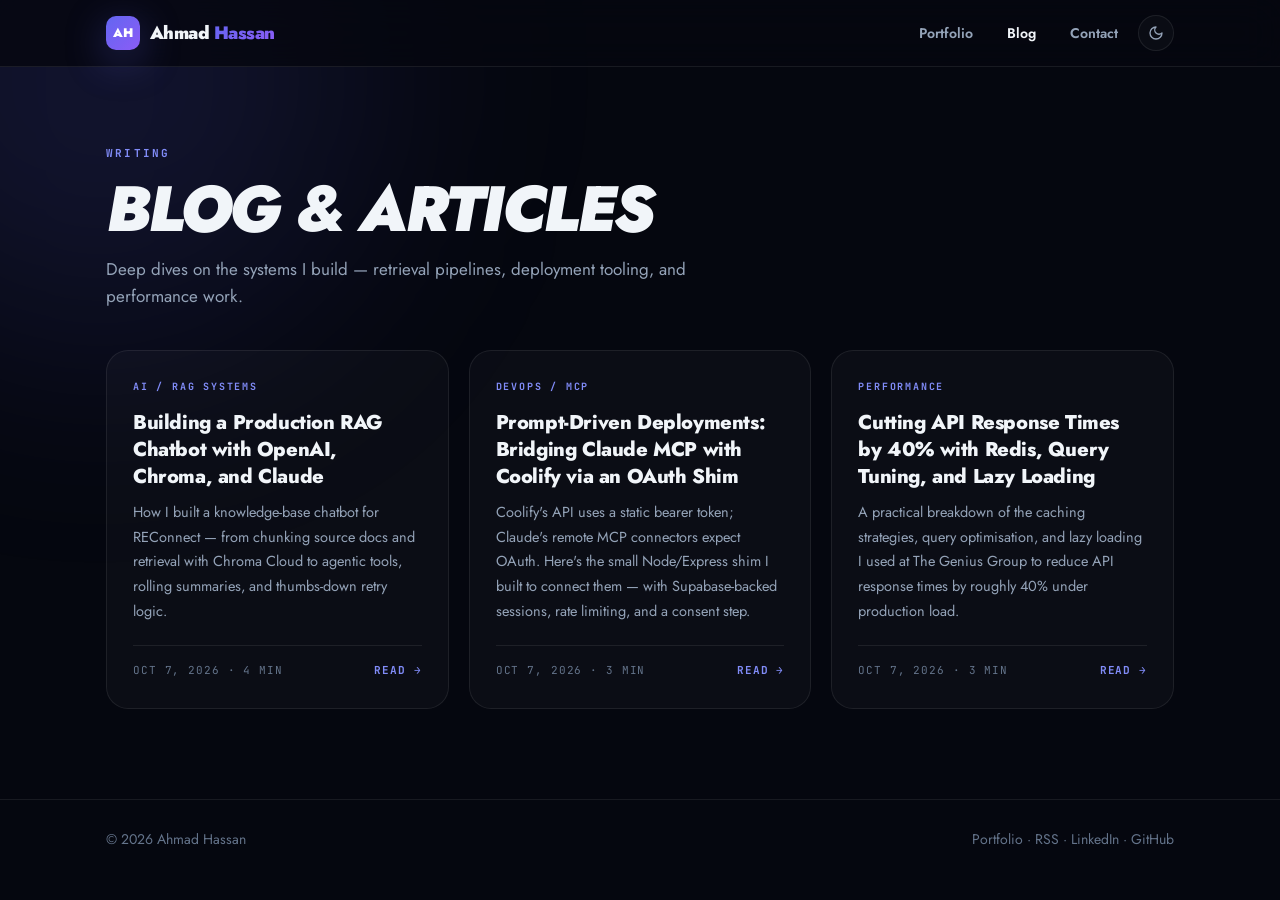
==== blog/index.html @ 09d8907d "Add blog: three articles, blog index, RSS feed, and build script - _posts/*.md are the article sourc" ====
<!DOCTYPE html>
<html lang="en" data-theme="dark">
<head>
<meta charset="UTF-8">
<meta name="viewport" content="width=device-width, initial-scale=1.0">
<script>try{var t=localStorage.getItem('ah-theme');if(t)document.documentElement.dataset.theme=t}catch(e){}</script>
<title>Blog | Ahmad Hassan — Full-Stack Developer</title>
<meta name="description" content="Articles by Ahmad Hassan on AI/RAG systems, deployment tooling, and full-stack performance engineering.">
<link rel="canonical" href="https://www.ahmadhassan.pro/blog/">
<meta name="author" content="Ahmad Hassan">
<meta property="og:type" content="website">
<meta property="og:url" content="https://www.ahmadhassan.pro/blog/">
<meta property="og:title" content="Blog | Ahmad Hassan — Full-Stack Developer">
<meta property="og:description" content="Articles by Ahmad Hassan on AI/RAG systems, deployment tooling, and full-stack performance engineering.">
<meta property="og:image" content="https://www.ahmadhassan.pro/images/og-image.jpg">
<meta name="twitter:card" content="summary_large_image">
<meta name="twitter:title" content="Blog | Ahmad Hassan — Full-Stack Developer">
<meta name="twitter:description" content="Articles by Ahmad Hassan on AI/RAG systems, deployment tooling, and full-stack performance engineering.">
<meta name="twitter:image" content="https://www.ahmadhassan.pro/images/og-image.jpg">
<link rel="alternate" type="application/rss+xml" title="Ahmad Hassan — Blog" href="/blog/rss.xml">
<link rel="icon" href="/favicon.ico" sizes="48x48">
<link rel="icon" href="/favicon.svg" type="image/svg+xml">
<link rel="apple-touch-icon" href="/apple-touch-icon.png">
<meta name="theme-color" content="#05070f">
<link rel="preconnect" href="https://fonts.googleapis.com">
<link rel="preconnect" href="https://fonts.gstatic.com" crossorigin>
<link href="https://fonts.googleapis.com/css2?family=Jost:ital,wght@0,300..900;1,300..900&family=JetBrains+Mono:wght@400;500;700&display=swap" rel="stylesheet">
<link rel="stylesheet" href="/blog/blog.css">
<script type="application/ld+json">
{
  "@context": "https://schema.org",
  "@type": "Blog",
  "name": "Ahmad Hassan — Blog",
  "url": "https://www.ahmadhassan.pro/blog/",
  "author": {
    "@type": "Person",
    "name": "Ahmad Hassan",
    "url": "https://www.ahmadhassan.pro/"
  },
  "blogPost": [
    {
      "@type": "BlogPosting",
      "headline": "Building a Production RAG Chatbot with OpenAI, Chroma, and Claude",
      "url": "https://www.ahmadhassan.pro/blog/production-rag-chatbot/",
      "datePublished": "2026-10-07"
    },
    {
      "@type": "BlogPosting",
      "headline": "Prompt-Driven Deployments: Bridging Claude MCP with Coolify via an OAuth Shim",
      "url": "https://www.ahmadhassan.pro/blog/claude-mcp-coolify-oauth-shim/",
      "datePublished": "2026-10-07"
    },
    {
      "@type": "BlogPosting",
      "headline": "Cutting API Response Times by 40% with Redis, Query Tuning, and Lazy Loading",
      "url": "https://www.ahmadhassan.pro/blog/cutting-api-response-times-40-percent/",
      "datePublished": "2026-10-07"
    }
  ]
}
</script>
</head>
<body>
<div class="orb"></div>
<header class="bnav">
  <div class="wrap bnav-in">
    <a href="/" class="brand"><div class="brand-badge">AH</div><div class="brand-name">Ahmad<em> Hassan</em></div></a>
    <nav class="bnav-links">
      <a href="/" class="hide-sm">Portfolio</a>
      <a href="/blog/" class="on">Blog</a>
      <a href="/#contact">Contact</a>
      <button class="icon-btn" id="themeBtn" aria-label="Toggle theme">
        <svg id="moon" viewBox="0 0 24 24" fill="none" stroke="currentColor" stroke-width="2" stroke-linecap="round" stroke-linejoin="round"><path d="M12 3a6 6 0 0 0 9 9 9 9 0 1 1-9-9Z"/></svg>
        <svg id="sun" viewBox="0 0 24 24" fill="none" stroke="currentColor" stroke-width="2" stroke-linecap="round" stroke-linejoin="round"><circle cx="12" cy="12" r="4"/><path d="M12 2v2M12 20v2M4.93 4.93l1.41 1.41M17.66 17.66l1.41 1.41M2 12h2M20 12h2M6.34 17.66l-1.41 1.41M19.07 4.93l-1.41 1.41"/></svg>
      </button>
    </nav>
  </div>
</header>
<main class="wrap">
  <section class="page-head">
    <span class="eyebrow">Writing</span>
    <h1>Blog &amp; Articles</h1>
    <p>Deep dives on the systems I build — retrieval pipelines, deployment tooling, and performance work.</p>
  </section>
  <div class="grid">
    <a class="card" href="/blog/production-rag-chatbot/">
      <span class="cat">AI / RAG Systems</span>
      <h2>Building a Production RAG Chatbot with OpenAI, Chroma, and Claude</h2>
      <p>How I built a knowledge-base chatbot for REConnect — from chunking source docs and retrieval with Chroma Cloud to agentic tools, rolling summaries, and thumbs-down retry logic.</p>
      <div class="meta"><span>Oct 7, 2026 · 4 min</span><b>Read →</b></div>
    </a>
    <a class="card" href="/blog/claude-mcp-coolify-oauth-shim/">
      <span class="cat">DevOps / MCP</span>
      <h2>Prompt-Driven Deployments: Bridging Claude MCP with Coolify via an OAuth Shim</h2>
      <p>Coolify&#x27;s API uses a static bearer token; Claude&#x27;s remote MCP connectors expect OAuth. Here&#x27;s the small Node/Express shim I built to connect them — with Supabase-backed sessions, rate limiting, and a consent step.</p>
      <div class="meta"><span>Oct 7, 2026 · 3 min</span><b>Read →</b></div>
    </a>
    <a class="card" href="/blog/cutting-api-response-times-40-percent/">
      <span class="cat">Performance</span>
      <h2>Cutting API Response Times by 40% with Redis, Query Tuning, and Lazy Loading</h2>
      <p>A practical breakdown of the caching strategies, query optimisation, and lazy loading I used at The Genius Group to reduce API response times by roughly 40% under production load.</p>
      <div class="meta"><span>Oct 7, 2026 · 3 min</span><b>Read →</b></div>
    </a>
  </div>
</main>
<footer class="bfoot">
  <div class="wrap">
    <span>© <span id="year">2026</span> Ahmad Hassan</span>
    <span><a href="/">Portfolio</a> · <a href="/blog/rss.xml">RSS</a> · <a href="https://www.linkedin.com/in/aimhassan" target="_blank" rel="noopener">LinkedIn</a> · <a href="https://github.com/aim878" target="_blank" rel="noopener">GitHub</a></span>
  </div>
</footer>
<script>
document.getElementById('year').textContent = new Date().getFullYear();
document.getElementById('themeBtn').addEventListener('click', function () {
  var next = document.documentElement.dataset.theme === 'dark' ? 'light' : 'dark';
  document.documentElement.dataset.theme = next;
  try { localStorage.setItem('ah-theme', next); } catch (e) {}
});
</script>
</body>
</html>
---- blog/blog.css ----
/* Blog styles — shares design tokens with the portfolio (index.html) */
:root {
  --bg:#05070f; --bg-alt:#080b16; --surface:rgba(255,255,255,0.028); --surface-solid:#0b0f1c;
  --border:rgba(255,255,255,0.08); --border-hi:rgba(255,255,255,0.15);
  --text:#f1f5f9; --muted:#94a3b8; --faint:#64748b;
  --indigo:#6366f1; --indigo-lt:#818cf8; --violet:#8b5cf6;
  --grad:linear-gradient(135deg,#6366f1 0%,#8b5cf6 100%);
  --code-bg:#0b0f1c; --shadow:0 24px 60px rgba(0,0,0,.5); --glow:0 10px 40px rgba(99,102,241,.35);
  --mono:'JetBrains Mono', ui-monospace, monospace;
  --pad:clamp(16px, 5vw, 56px);
}
[data-theme="light"] {
  --bg:#f5f6fb; --bg-alt:#ffffff; --surface:rgba(255,255,255,0.75); --surface-solid:#ffffff;
  --border:rgba(15,23,42,0.09); --border-hi:rgba(99,102,241,0.35);
  --text:#0b1120; --muted:#5b6579; --faint:#94a3b8;
  --code-bg:#f0f1f8; --shadow:0 20px 50px rgba(15,23,42,.10); --glow:0 10px 40px rgba(99,102,241,.28);
}

* { margin:0; padding:0; box-sizing:border-box; }
html { -webkit-text-size-adjust:100%; }
body { font-family:'Jost','Segoe UI',sans-serif; background:var(--bg); color:var(--text);
  line-height:1.6; -webkit-font-smoothing:antialiased; overflow-x:hidden; }
a { color:inherit; text-decoration:none; }
img { display:block; max-width:100%; }
::selection { background:rgba(99,102,241,.35); color:#fff; }

.wrap { width:min(1180px,100%); margin-inline:auto; padding-inline:var(--pad); }
.narrow { width:min(760px,100%); margin-inline:auto; padding-inline:var(--pad); }

.orb { position:fixed; border-radius:50%; filter:blur(120px); pointer-events:none; z-index:-1;
  width:520px; height:520px; background:rgba(99,102,241,.14); top:-180px; left:-160px; }
[data-theme="light"] .orb { opacity:.55; }

/* Nav */
.bnav { position:sticky; top:0; z-index:50; padding:14px 0; border-bottom:1px solid var(--border);
  background:color-mix(in srgb, var(--bg) 80%, transparent); backdrop-filter:blur(18px); -webkit-backdrop-filter:blur(18px); }
.bnav-in { display:flex; align-items:center; justify-content:space-between; gap:16px; }
.brand { display:flex; align-items:center; gap:10px; }
.brand-badge { width:34px; height:34px; border-radius:10px; background:var(--grad); display:grid; place-items:center;
  color:#fff; font-weight:900; font-size:12.5px; box-shadow:var(--glow); }
.brand-name { font-size:18px; font-weight:900; letter-spacing:-.03em; line-height:1; }
.brand-name em { font-style:normal; background:var(--grad); -webkit-background-clip:text; background-clip:text; color:transparent; }
.bnav-links { display:flex; align-items:center; gap:6px; }
.bnav-links a { padding:8px 14px; border-radius:999px; font-size:14px; font-weight:600; color:var(--muted); transition:color .2s; }
.bnav-links a:hover, .bnav-links a.on { color:var(--text); }
.icon-btn { width:36px; height:36px; border-radius:999px; display:grid; place-items:center; border:1px solid var(--border);
  background:var(--surface); color:var(--muted); cursor:pointer; }
.icon-btn:hover { color:var(--indigo-lt); border-color:var(--border-hi); }
.icon-btn svg { width:16px; height:16px; }
#sun { display:none; } [data-theme="light"] #sun { display:block; } [data-theme="light"] #moon { display:none; }
@media (max-width:520px) { .bnav-links a.hide-sm { display:none; } .brand-name { display:none; } }

/* Eyebrow + headings */
.eyebrow { display:inline-block; font-family:var(--mono); font-size:11px; font-weight:700; letter-spacing:.2em;
  text-transform:uppercase; color:var(--indigo-lt); }
.page-head { padding:72px 0 40px; }
.page-head h1 { font-size:clamp(36px,6vw,64px); font-weight:900; font-style:italic; text-transform:uppercase;
  letter-spacing:-.04em; line-height:.95; margin-top:14px; }
.page-head p { color:var(--muted); font-size:17px; max-width:620px; margin-top:16px; }

/* Index cards */
.grid { display:grid; grid-template-columns:repeat(auto-fill,minmax(300px,1fr)); gap:20px; padding-bottom:90px; }
.card { display:flex; flex-direction:column; padding:28px 26px; border-radius:22px; background:var(--surface);
  border:1px solid var(--border); transition:transform .35s cubic-bezier(.22,1,.36,1), border-color .35s, box-shadow .35s; }
.card:hover { transform:translateY(-6px); border-color:var(--border-hi); box-shadow:var(--shadow); }
.card .cat { font-family:var(--mono); font-size:10px; font-weight:700; letter-spacing:.18em; text-transform:uppercase; color:var(--indigo-lt); }
.card h2 { font-size:20px; font-weight:800; letter-spacing:-.02em; line-height:1.35; margin:14px 0 10px; }
.card p { color:var(--muted); font-size:14.5px; line-height:1.7; flex:1; }
.card .meta { font-family:var(--mono); font-size:11px; letter-spacing:.08em; text-transform:uppercase; color:var(--faint);
  margin-top:22px; padding-top:16px; border-top:1px solid var(--border); display:flex; justify-content:space-between; gap:10px; }
.card .meta b { color:var(--indigo-lt); font-weight:700; }

/* Article */
.post-head { padding:64px 0 34px; border-bottom:1px solid var(--border); margin-bottom:40px; }
.back { display:inline-flex; align-items:center; gap:6px; font-size:14px; font-weight:600; color:var(--muted); margin-bottom:28px; }
.back:hover { color:var(--indigo-lt); }
.post-head h1 { font-size:clamp(30px,5vw,48px); font-weight:900; letter-spacing:-.035em; line-height:1.12; margin-top:14px; }
.post-head .lede { color:var(--muted); font-size:18px; line-height:1.65; margin-top:18px; }
.byline { display:flex; align-items:center; gap:12px; margin-top:28px; flex-wrap:wrap; }
.byline img { width:42px; height:42px; border-radius:50%; object-fit:cover; object-position:top; border:2px solid var(--border-hi); }
.byline .who { font-weight:700; font-size:15px; line-height:1.3; }
.byline .when { font-family:var(--mono); font-size:11.5px; color:var(--faint); letter-spacing:.04em; }

.prose { font-size:17.5px; line-height:1.8; color:color-mix(in srgb, var(--text) 88%, var(--muted)); padding-bottom:40px; overflow-wrap:break-word; }
.prose > * + * { margin-top:1.15em; }
.prose h2 { font-size:clamp(23px,3.2vw,28px); font-weight:800; letter-spacing:-.025em; line-height:1.25; color:var(--text); margin-top:2.1em; }
.prose h3 { font-size:20px; font-weight:800; letter-spacing:-.015em; color:var(--text); margin-top:1.8em; }
.prose a { color:var(--indigo-lt); text-decoration:underline; text-underline-offset:3px; text-decoration-color:rgba(129,140,248,.45); }
.prose a:hover { text-decoration-color:currentColor; }
.prose strong { color:var(--text); font-weight:700; }
.prose ul, .prose ol { padding-left:1.3em; }
.prose li + li { margin-top:.45em; }
.prose li::marker { color:var(--indigo-lt); }
.prose blockquote { border-left:3px solid var(--indigo); padding:4px 0 4px 20px; color:var(--muted); font-style:italic; }
.prose code { font-family:var(--mono); font-size:.86em; padding:2px 6px; border-radius:6px; background:var(--code-bg); border:1px solid var(--border); }
.prose code, .prose pre { font-variant-ligatures:none; }
.prose pre { background:var(--code-bg); border:1px solid var(--border); border-radius:14px; padding:18px 20px; overflow-x:auto;
  font-size:14px; line-height:1.65; }
.prose pre code { padding:0; border:0; background:none; font-size:inherit; }
.prose hr { border:0; border-top:1px solid var(--border); margin:2.4em 0; }
.prose table { width:100%; border-collapse:collapse; font-size:15px; display:block; overflow-x:auto; }
.prose th, .prose td { text-align:left; padding:10px 12px; border-bottom:1px solid var(--border); }
.prose th { font-family:var(--mono); font-size:11.5px; letter-spacing:.08em; text-transform:uppercase; color:var(--faint); }

.cta { margin:10px 0 70px; padding:30px 28px; border-radius:22px; background:var(--surface); border:1px solid var(--border-hi);
  display:flex; align-items:center; justify-content:space-between; gap:20px; flex-wrap:wrap; }
.cta h3 { font-size:20px; font-weight:800; letter-spacing:-.02em; }
.cta p { color:var(--muted); font-size:15px; margin-top:4px; }
.btn { display:inline-flex; align-items:center; gap:8px; padding:12px 22px; border-radius:999px; background:var(--grad);
  color:#fff; font-size:14px; font-weight:700; box-shadow:0 8px 24px rgba(99,102,241,.3); white-space:nowrap; }
.btn:hover { box-shadow:0 14px 34px rgba(99,102,241,.5); }

.pn { display:grid; grid-template-columns:1fr 1fr; gap:16px; margin-bottom:80px; }
.pn a { padding:18px 20px; border-radius:16px; border:1px solid var(--border); background:var(--surface); }
.pn a:hover { border-color:var(--border-hi); }
.pn small { display:block; font-family:var(--mono); font-size:10.5px; letter-spacing:.14em; text-transform:uppercase; color:var(--faint); }
.pn span { display:block; font-weight:700; font-size:15px; line-height:1.4; margin-top:6px; }
.pn .next { text-align:right; grid-column:2; }
@media (max-width:600px) { .pn { grid-template-columns:1fr; } .pn .next { grid-column:1; } }

.bfoot { border-top:1px solid var(--border); padding:28px 0; color:var(--faint); font-size:14px; }
.bfoot .wrap { display:flex; justify-content:space-between; gap:12px; flex-wrap:wrap; }
.bfoot a:hover { color:var(--indigo-lt); }
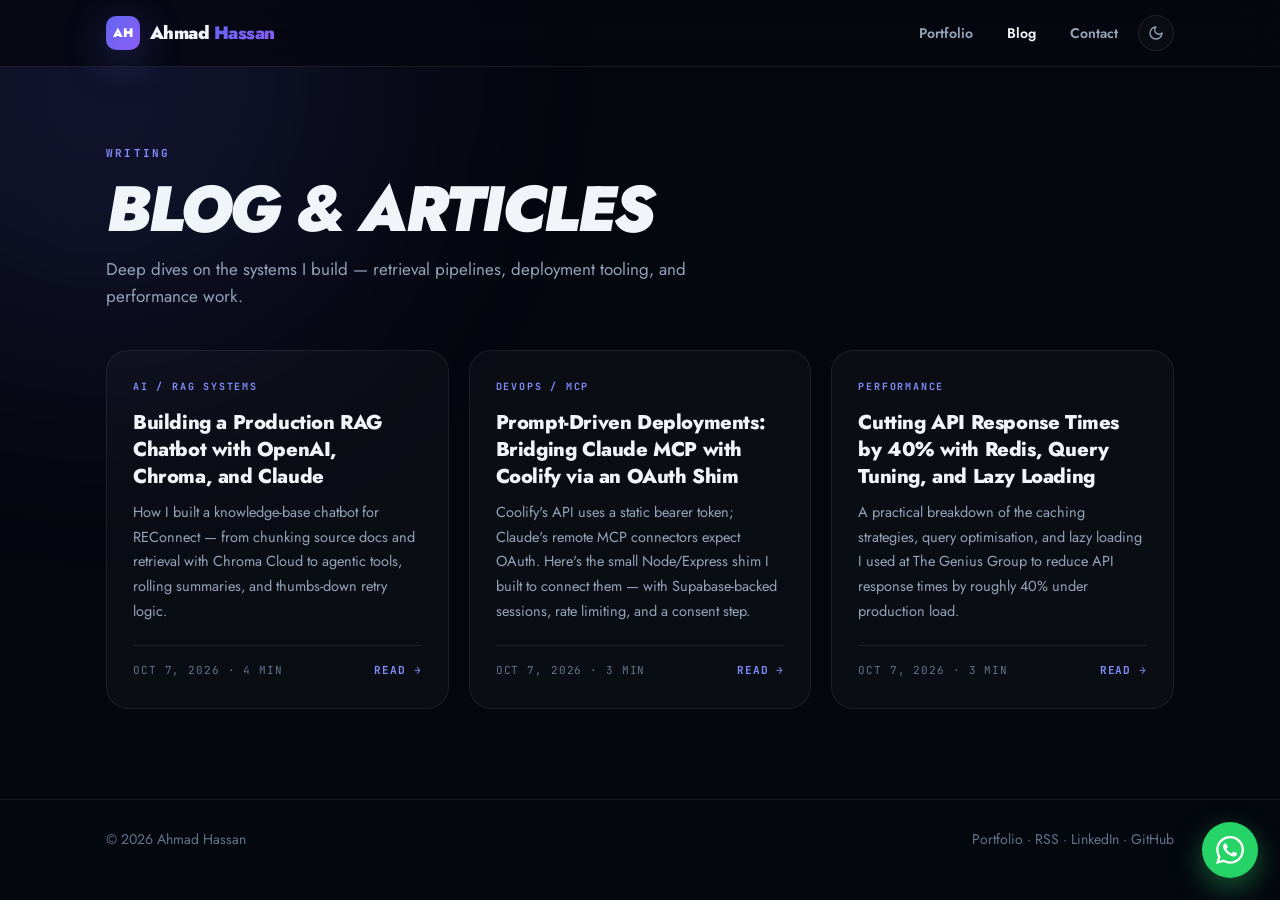
==== commit 0a112486: "Add WhatsApp chat button (floating + contact row) on site and blog Co-Authored-By: Claude Opus 5.5 <" ====
--- a/blog/index.html
+++ b/blog/index.html
@@ -34,6 +34,7 @@
   "url": "https://www.ahmadhassan.pro/blog/",
   "author": {
     "@type": "Person",
+    "@id": "https://www.ahmadhassan.pro/#person",
     "name": "Ahmad Hassan",
     "url": "https://www.ahmadhassan.pro/"
   },
@@ -42,19 +43,19 @@
       "@type": "BlogPosting",
       "headline": "Building a Production RAG Chatbot with OpenAI, Chroma, and Claude",
       "url": "https://www.ahmadhassan.pro/blog/production-rag-chatbot/",
-      "datePublished": "2026-10-07"
+      "datePublished": "2026-10-07T09:00:00+05:00"
     },
     {
       "@type": "BlogPosting",
       "headline": "Prompt-Driven Deployments: Bridging Claude MCP with Coolify via an OAuth Shim",
       "url": "https://www.ahmadhassan.pro/blog/claude-mcp-coolify-oauth-shim/",
-      "datePublished": "2026-10-07"
+      "datePublished": "2026-10-07T09:00:00+05:00"
     },
     {
       "@type": "BlogPosting",
       "headline": "Cutting API Response Times by 40% with Redis, Query Tuning, and Lazy Loading",
       "url": "https://www.ahmadhassan.pro/blog/cutting-api-response-times-40-percent/",
-      "datePublished": "2026-10-07"
+      "datePublished": "2026-10-07T09:00:00+05:00"
     }
   ]
 }
@@ -103,6 +104,10 @@
     </a>
   </div>
 </main>
+<a id="wa" href="https://wa.me/923039625229?text=Hi%20Ahmad%2C%20I%20found%20your%20portfolio%20and%20would%20like%20to%20discuss%20a%20project." target="_blank" rel="noopener" aria-label="Chat with Ahmad on WhatsApp">
+  <svg viewBox="0 0 24 24" fill="currentColor" aria-hidden="true"><path d="M17.47 14.38c-.3-.15-1.76-.87-2.03-.97-.27-.1-.47-.15-.67.15-.2.3-.77.97-.94 1.17-.17.2-.35.22-.64.07-.3-.15-1.26-.46-2.4-1.48-.89-.79-1.49-1.77-1.66-2.07-.17-.3-.02-.46.13-.61.13-.13.3-.35.45-.52.15-.17.2-.3.3-.5.1-.2.05-.37-.02-.52-.08-.15-.67-1.62-.92-2.22-.24-.58-.49-.5-.67-.51h-.57c-.2 0-.52.07-.79.37-.27.3-1.04 1.02-1.04 2.48 0 1.46 1.07 2.88 1.21 3.07.15.2 2.1 3.2 5.08 4.49.71.31 1.26.49 1.69.63.71.23 1.36.2 1.87.12.57-.09 1.76-.72 2.01-1.41.25-.7.25-1.29.17-1.41-.07-.13-.27-.2-.57-.35M12.05 21.79h-.01a9.87 9.87 0 0 1-5.03-1.38l-.36-.21-3.74.98 1-3.65-.24-.37a9.86 9.86 0 0 1-1.51-5.26c0-5.45 4.44-9.88 9.89-9.88 2.64 0 5.12 1.03 6.99 2.9a9.82 9.82 0 0 1 2.89 6.99c0 5.45-4.44 9.88-9.88 9.88m8.41-18.3A11.81 11.81 0 0 0 12.05 0C5.5 0 .16 5.34.16 11.89c0 2.1.55 4.14 1.59 5.95L.06 24l6.3-1.65a11.88 11.88 0 0 0 5.68 1.45h.01c6.55 0 11.89-5.34 11.89-11.89 0-3.18-1.24-6.16-3.48-8.41"/></svg>
+  <span class="wa-tip">Chat on WhatsApp</span>
+</a>
 <footer class="bfoot">
   <div class="wrap">
     <span>© <span id="year">2026</span> Ahmad Hassan</span>
--- a/blog/blog.css
+++ b/blog/blog.css
@@ -121,3 +121,14 @@
 .bfoot { border-top:1px solid var(--border); padding:28px 0; color:var(--faint); font-size:14px; }
 .bfoot .wrap { display:flex; justify-content:space-between; gap:12px; flex-wrap:wrap; }
 .bfoot a:hover { color:var(--indigo-lt); }
+
+/* WhatsApp button */
+#wa { position:fixed; right:22px; bottom:22px; z-index:60; width:56px; height:56px; border-radius:999px; display:grid; place-items:center;
+  background:#25d366; color:#fff; box-shadow:0 10px 28px rgba(37,211,102,.4); transition:transform .3s, box-shadow .3s; }
+#wa:hover { transform:translateY(-3px) scale(1.05); box-shadow:0 14px 34px rgba(37,211,102,.55); }
+#wa svg { width:28px; height:28px; }
+#wa .wa-tip { position:absolute; right:calc(100% + 12px); top:50%; transform:translateY(-50%); white-space:nowrap; padding:8px 13px;
+  border-radius:10px; font-size:13px; font-weight:600; background:var(--surface-solid); color:var(--text); border:1px solid var(--border);
+  opacity:0; pointer-events:none; transition:opacity .25s; }
+#wa:hover .wa-tip { opacity:1; }
+@media (max-width:600px) { #wa { right:14px; bottom:14px; } #wa .wa-tip { display:none; } }
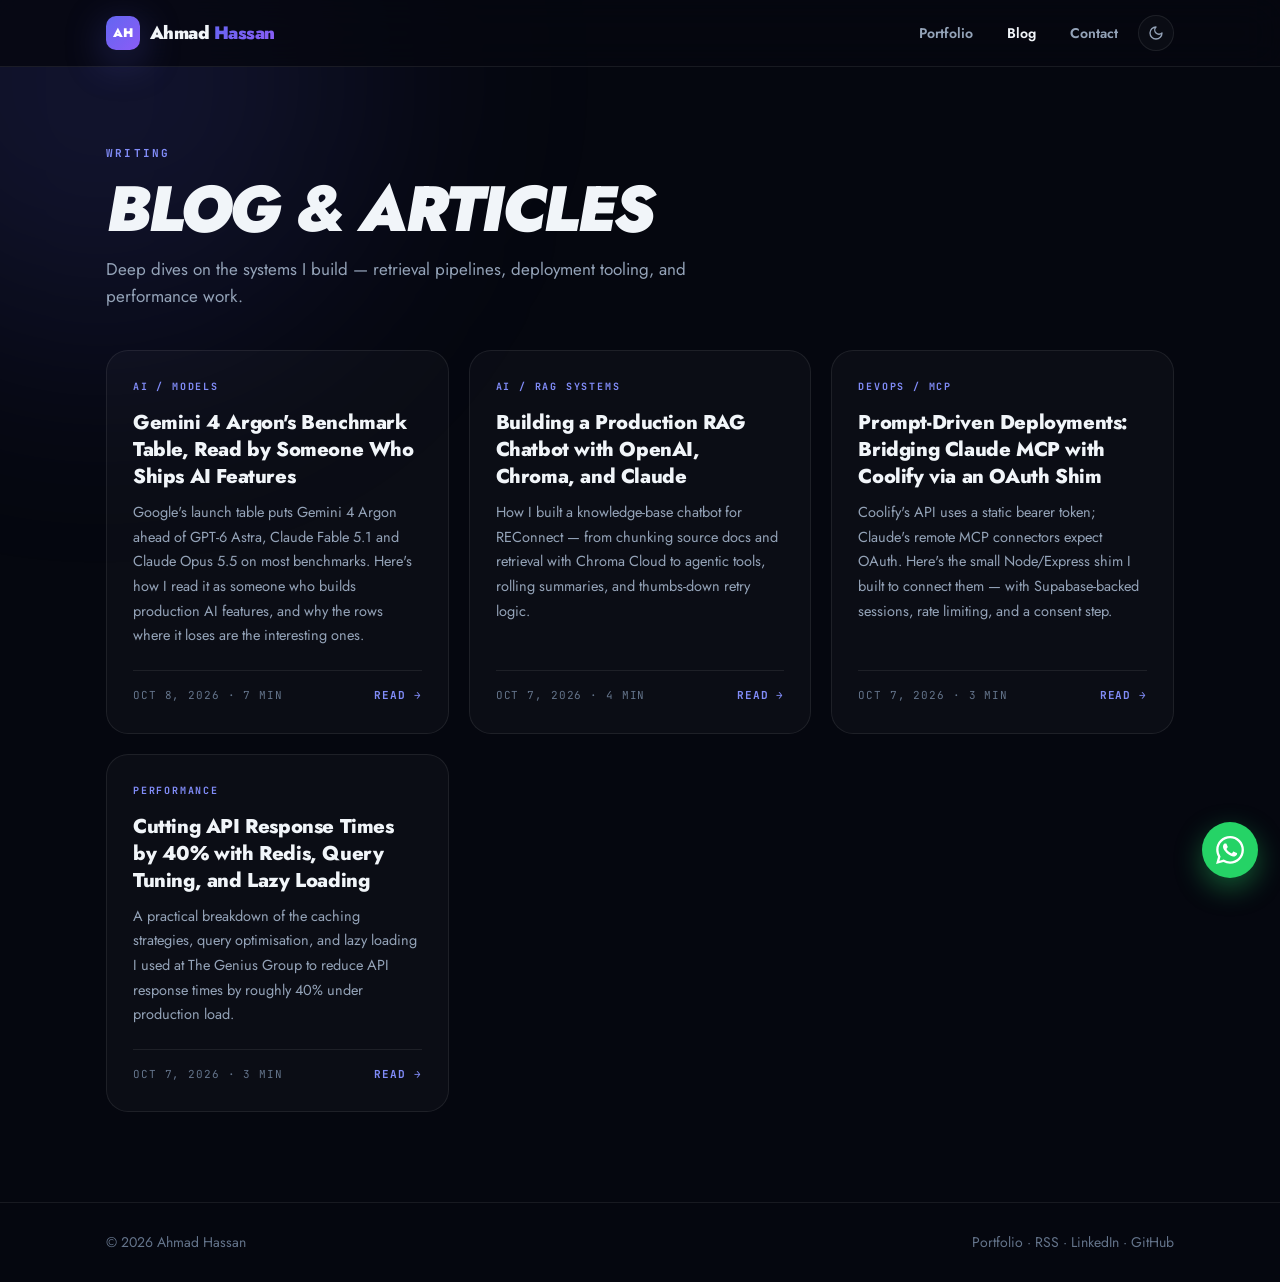
==== commit fb2c4770: "Add article on Gemini 4 Argon benchmarks; homepage blog cards now auto-generated build.py now refres" ====
--- a/blog/index.html
+++ b/blog/index.html
@@ -39,6 +39,12 @@
     "url": "https://www.ahmadhassan.pro/"
   },
   "blogPost": [
+    {
+      "@type": "BlogPosting",
+      "headline": "Gemini 4 Argon's Benchmark Table, Read by Someone Who Ships AI Features",
+      "url": "https://www.ahmadhassan.pro/blog/gemini-4-argon-benchmarks/",
+      "datePublished": "2026-10-08T09:00:00+05:00"
+    },
     {
       "@type": "BlogPosting",
       "headline": "Building a Production RAG Chatbot with OpenAI, Chroma, and Claude",
@@ -84,6 +90,12 @@
     <p>Deep dives on the systems I build — retrieval pipelines, deployment tooling, and performance work.</p>
   </section>
   <div class="grid">
+    <a class="card" href="/blog/gemini-4-argon-benchmarks/">
+      <span class="cat">AI / Models</span>
+      <h2>Gemini 4 Argon&#x27;s Benchmark Table, Read by Someone Who Ships AI Features</h2>
+      <p>Google&#x27;s launch table puts Gemini 4 Argon ahead of GPT-6 Astra, Claude Fable 5.1 and Claude Opus 5.5 on most benchmarks. Here&#x27;s how I read it as someone who builds production AI features, and why the rows where it loses are the interesting ones.</p>
+      <div class="meta"><span>Oct 8, 2026 · 7 min</span><b>Read →</b></div>
+    </a>
     <a class="card" href="/blog/production-rag-chatbot/">
       <span class="cat">AI / RAG Systems</span>
       <h2>Building a Production RAG Chatbot with OpenAI, Chroma, and Claude</h2>
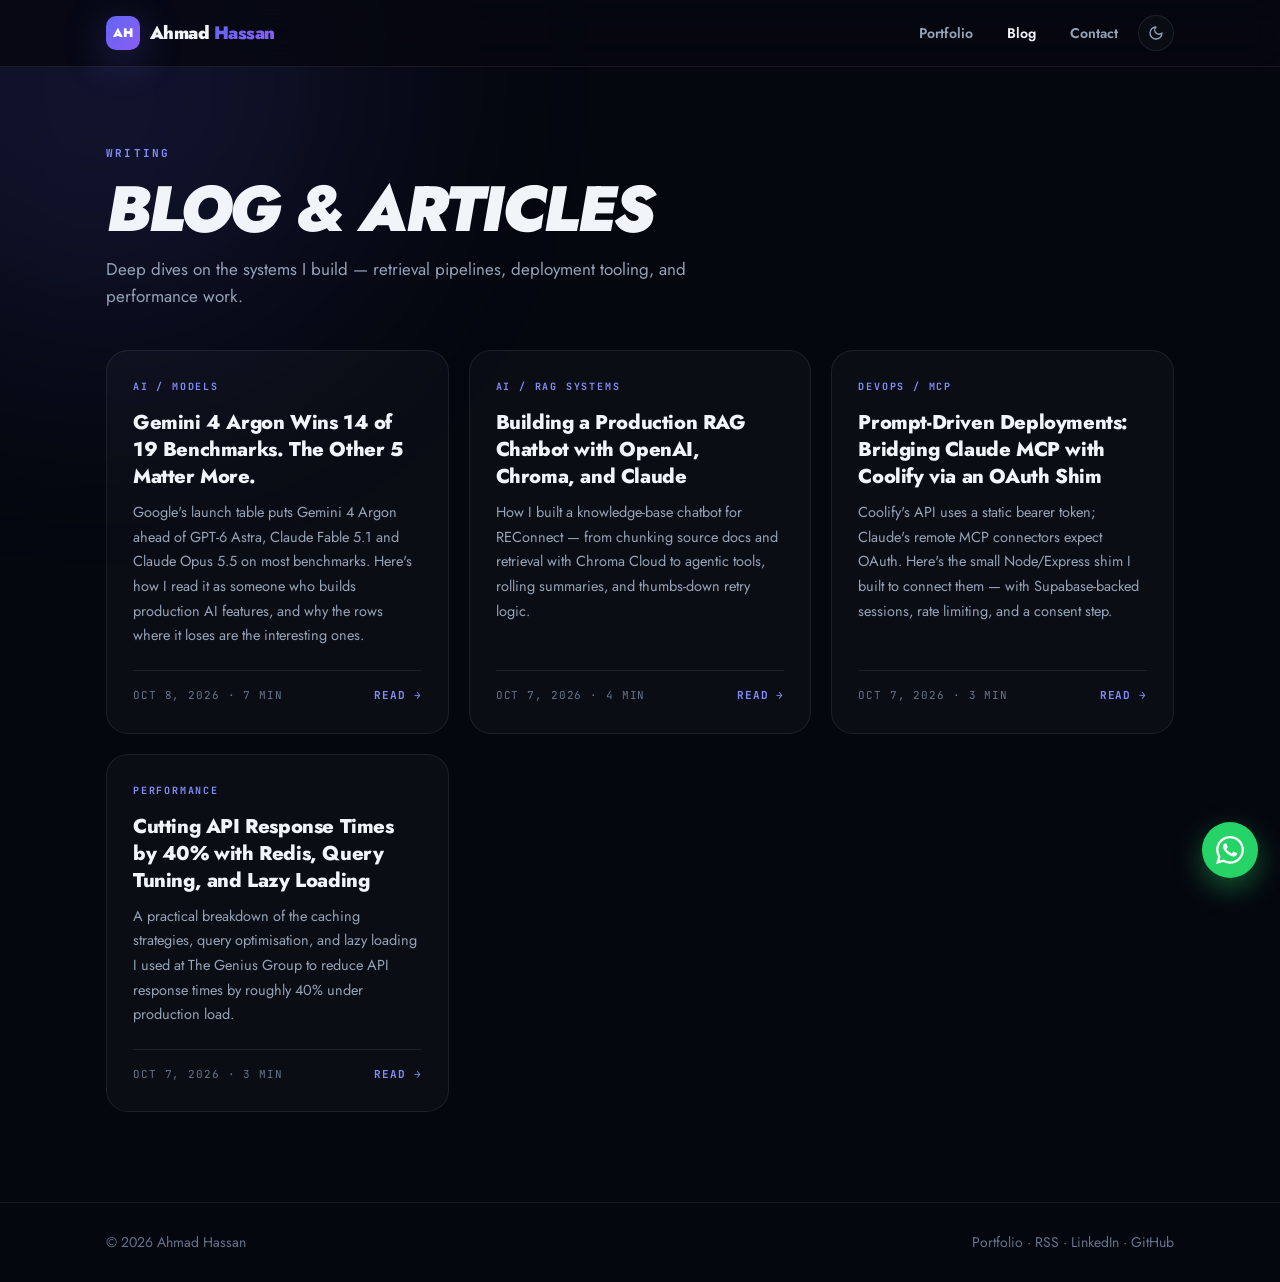
==== commit e50f0f02: "Retitle Gemini 4 Argon article Co-Authored-By: Claude Opus 5.5 <noreply@anthropic.com>" ====
--- a/blog/index.html
+++ b/blog/index.html
@@ -41,7 +41,7 @@
   "blogPost": [
     {
       "@type": "BlogPosting",
-      "headline": "Gemini 4 Argon's Benchmark Table, Read by Someone Who Ships AI Features",
+      "headline": "Gemini 4 Argon Wins 14 of 19 Benchmarks. The Other 5 Matter More.",
       "url": "https://www.ahmadhassan.pro/blog/gemini-4-argon-benchmarks/",
       "datePublished": "2026-10-08T09:00:00+05:00"
     },
@@ -92,7 +92,7 @@
   <div class="grid">
     <a class="card" href="/blog/gemini-4-argon-benchmarks/">
       <span class="cat">AI / Models</span>
-      <h2>Gemini 4 Argon&#x27;s Benchmark Table, Read by Someone Who Ships AI Features</h2>
+      <h2>Gemini 4 Argon Wins 14 of 19 Benchmarks. The Other 5 Matter More.</h2>
       <p>Google&#x27;s launch table puts Gemini 4 Argon ahead of GPT-6 Astra, Claude Fable 5.1 and Claude Opus 5.5 on most benchmarks. Here&#x27;s how I read it as someone who builds production AI features, and why the rows where it loses are the interesting ones.</p>
       <div class="meta"><span>Oct 8, 2026 · 7 min</span><b>Read →</b></div>
     </a>
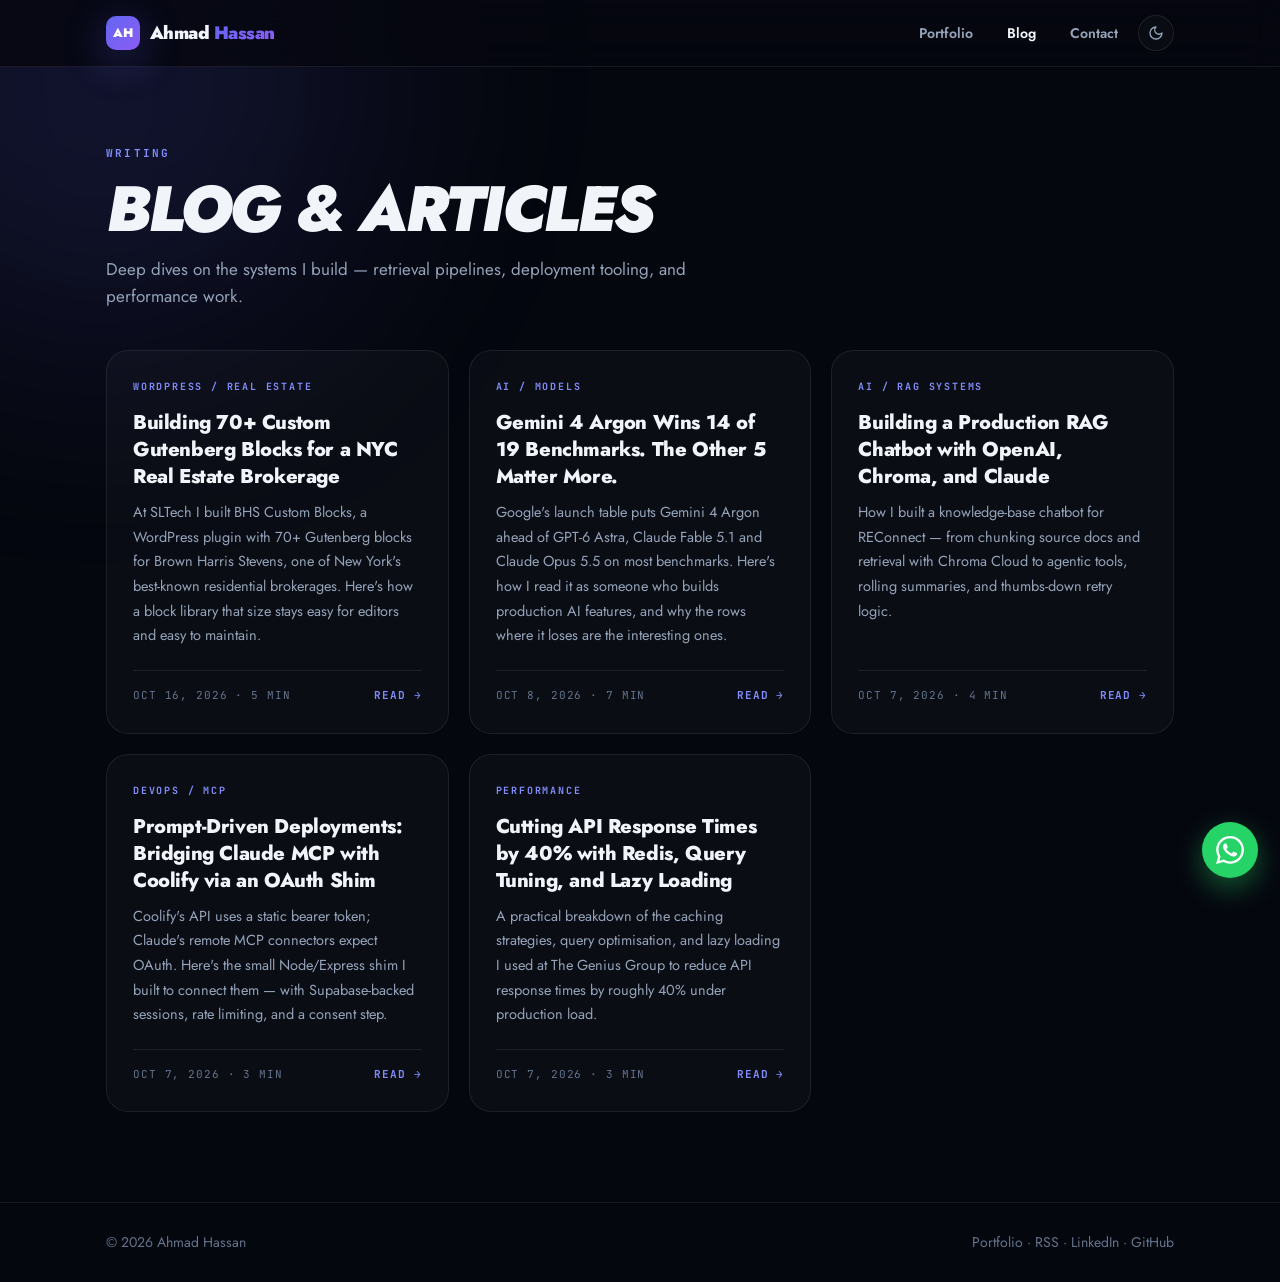
==== commit a202d34a: "Add article: Building 70+ custom Gutenberg blocks for Brown Harris Stevens Also links the BHS projec" ====
--- a/blog/index.html
+++ b/blog/index.html
@@ -39,6 +39,12 @@
     "url": "https://www.ahmadhassan.pro/"
   },
   "blogPost": [
+    {
+      "@type": "BlogPosting",
+      "headline": "Building 70+ Custom Gutenberg Blocks for a NYC Real Estate Brokerage",
+      "url": "https://www.ahmadhassan.pro/blog/bhs-custom-gutenberg-blocks/",
+      "datePublished": "2026-10-16T09:00:00+05:00"
+    },
     {
       "@type": "BlogPosting",
       "headline": "Gemini 4 Argon Wins 14 of 19 Benchmarks. The Other 5 Matter More.",
@@ -90,6 +96,12 @@
     <p>Deep dives on the systems I build — retrieval pipelines, deployment tooling, and performance work.</p>
   </section>
   <div class="grid">
+    <a class="card" href="/blog/bhs-custom-gutenberg-blocks/">
+      <span class="cat">WordPress / Real Estate</span>
+      <h2>Building 70+ Custom Gutenberg Blocks for a NYC Real Estate Brokerage</h2>
+      <p>At SLTech I built BHS Custom Blocks, a WordPress plugin with 70+ Gutenberg blocks for Brown Harris Stevens, one of New York&#x27;s best-known residential brokerages. Here&#x27;s how a block library that size stays easy for editors and easy to maintain.</p>
+      <div class="meta"><span>Oct 16, 2026 · 5 min</span><b>Read →</b></div>
+    </a>
     <a class="card" href="/blog/gemini-4-argon-benchmarks/">
       <span class="cat">AI / Models</span>
       <h2>Gemini 4 Argon Wins 14 of 19 Benchmarks. The Other 5 Matter More.</h2>
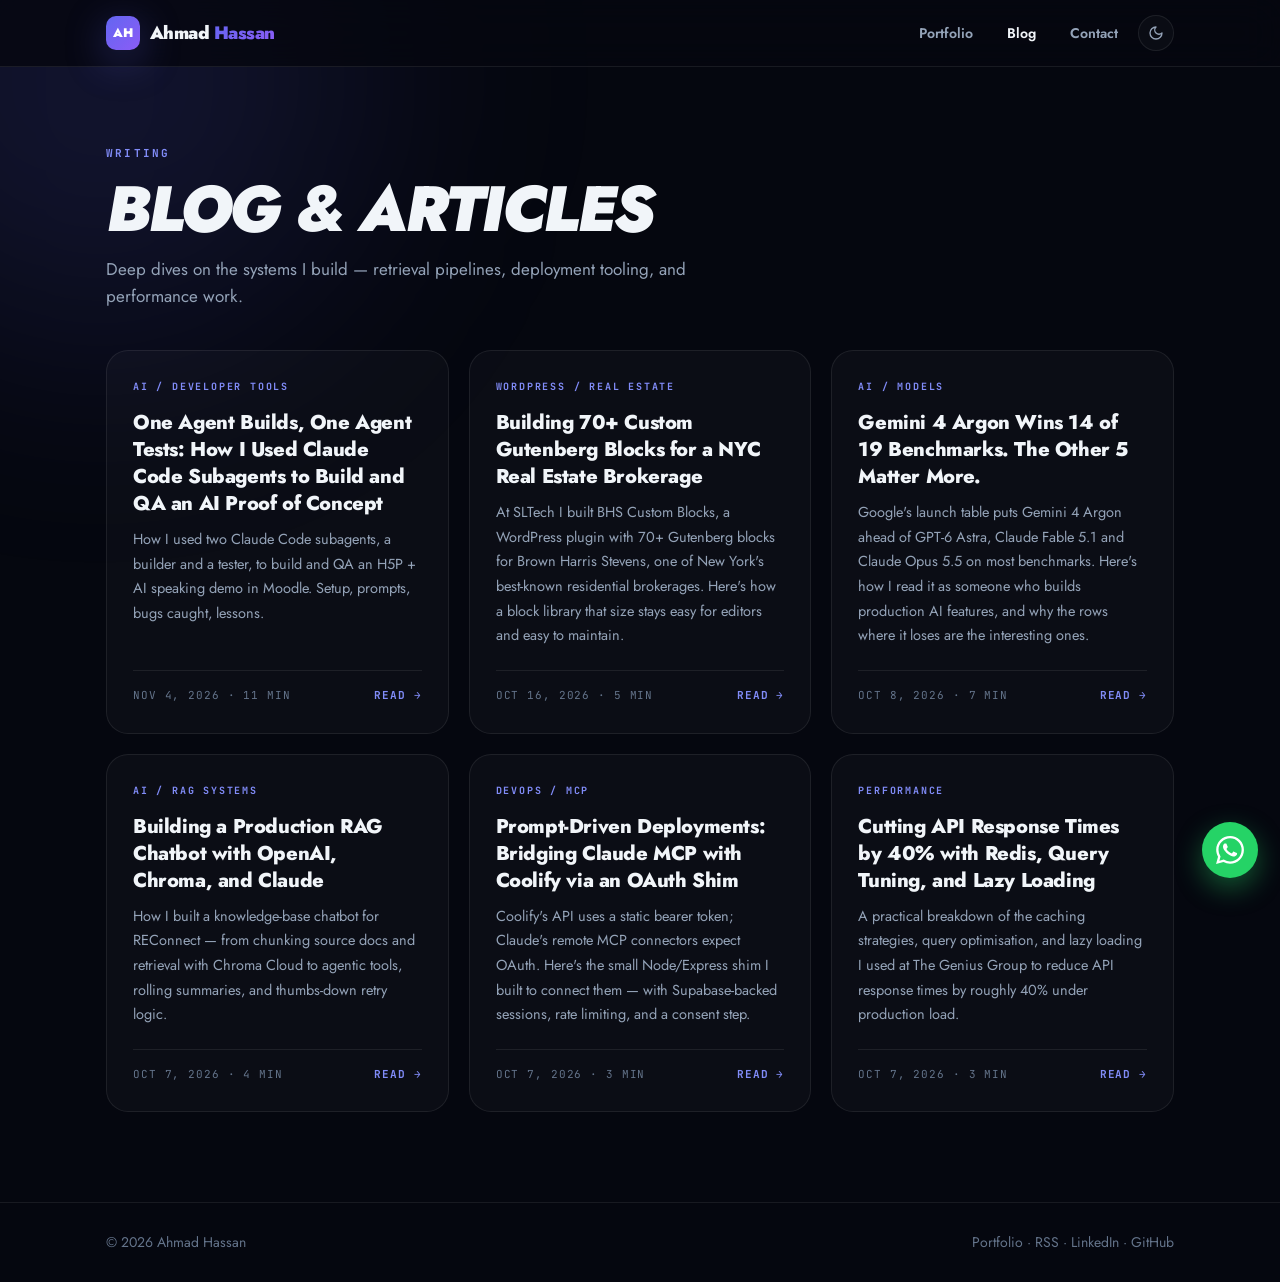
==== commit 0eb7c081: "Add article: Claude Code builder/tester subagents for an AI POC Co-Authored-By: Claude Opus 5.5 <nor" ====
--- a/blog/index.html
+++ b/blog/index.html
@@ -39,6 +39,12 @@
     "url": "https://www.ahmadhassan.pro/"
   },
   "blogPost": [
+    {
+      "@type": "BlogPosting",
+      "headline": "One Agent Builds, One Agent Tests: How I Used Claude Code Subagents to Build and QA an AI Proof of Concept",
+      "url": "https://www.ahmadhassan.pro/blog/claude-code-subagents-builder-tester/",
+      "datePublished": "2026-11-04T09:00:00+05:00"
+    },
     {
       "@type": "BlogPosting",
       "headline": "Building 70+ Custom Gutenberg Blocks for a NYC Real Estate Brokerage",
@@ -96,6 +102,12 @@
     <p>Deep dives on the systems I build — retrieval pipelines, deployment tooling, and performance work.</p>
   </section>
   <div class="grid">
+    <a class="card" href="/blog/claude-code-subagents-builder-tester/">
+      <span class="cat">AI / Developer Tools</span>
+      <h2>One Agent Builds, One Agent Tests: How I Used Claude Code Subagents to Build and QA an AI Proof of Concept</h2>
+      <p>How I used two Claude Code subagents, a builder and a tester, to build and QA an H5P + AI speaking demo in Moodle. Setup, prompts, bugs caught, lessons.</p>
+      <div class="meta"><span>Nov 4, 2026 · 11 min</span><b>Read →</b></div>
+    </a>
     <a class="card" href="/blog/bhs-custom-gutenberg-blocks/">
       <span class="cat">WordPress / Real Estate</span>
       <h2>Building 70+ Custom Gutenberg Blocks for a NYC Real Estate Brokerage</h2>
